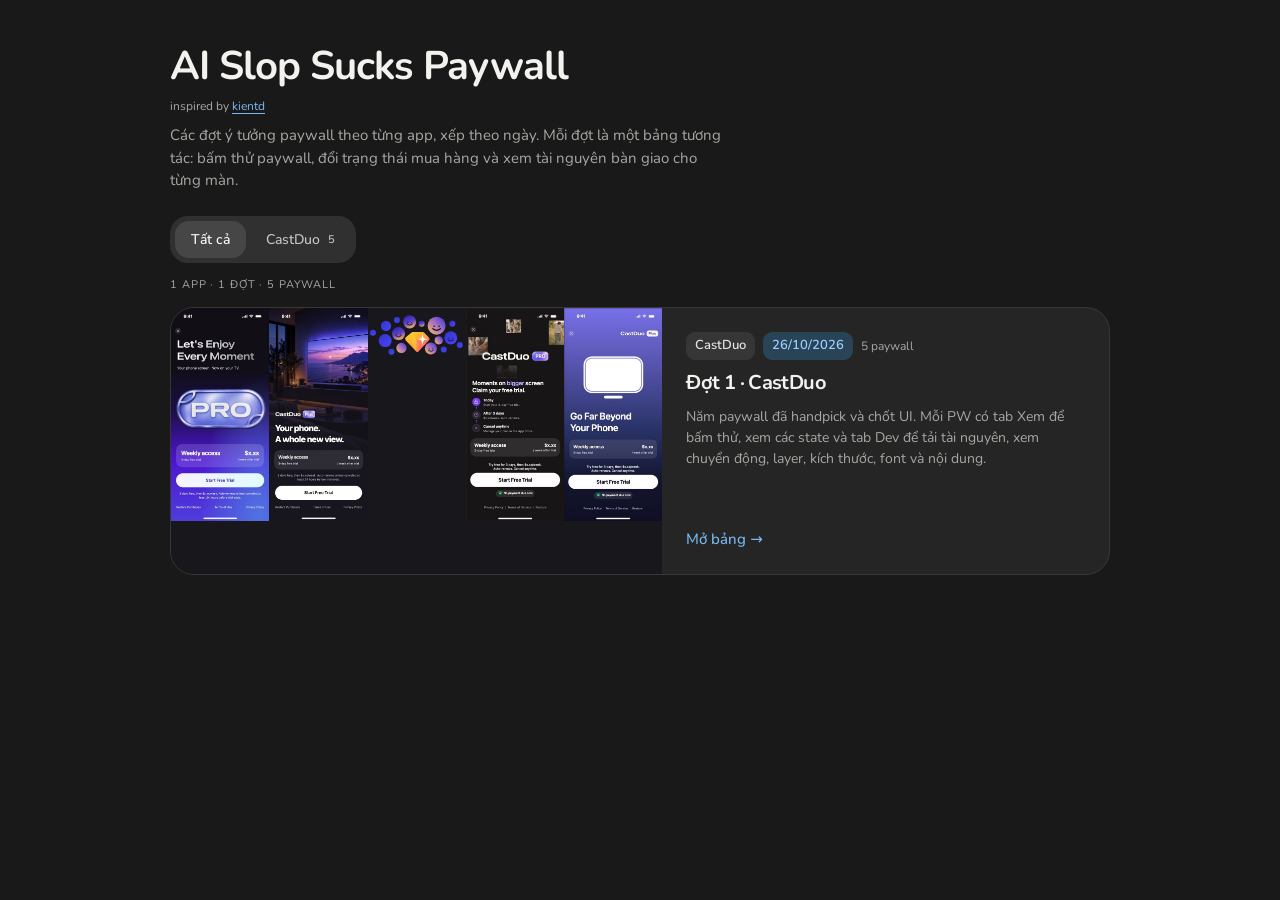
==== index.html @ 4ddedfcc "Reduce preview workload and stabilize billing layout" ====
<!doctype html>
<html lang="vi"><head><meta charset="utf-8"><meta name="viewport" content="width=device-width,initial-scale=1"><meta name="description" content="Kho paywall iOS được handpick: preview tương tác, state mua hàng, tài nguyên và thông số bàn giao."><title>AI Slop Sucks Paywall</title><link rel="stylesheet" href="./assets/library.css?v=9"></head><body data-root="./" data-page="home"><div id="app"></div><script src="./assets/i18n/catalog.js?v=1"></script><script src="./assets/library-data.js?v=7"></script><script src="./assets/dev-content.js?v=9"></script><script src="./assets/library.js?v=perf6"></script></body></html>
---- assets/library.css ----
@import url('fonts.css');
:root{--bg:#efefed;--panel:#fafaf8;--fg:#111216;--mut:#6c6e73;--line:#d0d1cf;--accent:#3165f4;--on:#fff;--chip:#e2e3df;--ui:Archivo,Arial,sans-serif;--label:'Archivo Narrow',Arial,sans-serif;--mono:ui-monospace,SFMono-Regular,monospace;font-synthesis:none}*{box-sizing:border-box}body{margin:0;background:var(--bg) url('grain-dark.svg') repeat;color:var(--fg);font:15px/1.5 var(--ui)}h1,h2,h3,p{margin:0}a{color:var(--accent)}button,input,select{font:inherit}button{cursor:pointer}a,button{touch-action:manipulation}button:focus-visible,a:focus-visible,input:focus-visible{outline:2px solid var(--accent);outline-offset:3px}[hidden]{display:none!important}.wrap{max-width:980px;margin:0 auto;padding:44px 20px 70px}h1{font-size:clamp(28px,5vw,40px);font-weight:500;letter-spacing:-.045em;line-height:1.1}.lead{margin:10px 0 0;color:var(--mut);max-width:62ch}.inspiration{font:12px var(--label);color:var(--mut);margin-top:10px}.inspiration a{color:inherit;text-underline-offset:3px}.apps{display:flex;flex-wrap:wrap;gap:6px;margin:24px 0 6px;padding:4px;background:var(--chip);width:fit-content;max-width:100%}.apps button{border:0;background:none;color:var(--mut);font:500 14px var(--label);padding:7px 14px;display:inline-flex;gap:8px;align-items:center}.apps button[aria-pressed=true]{background:var(--accent);color:var(--on)}.apps small{font-family:var(--mono);font-size:11px}.sum{margin:14px 0;font-family:var(--label);font-size:11px;letter-spacing:.08em;text-transform:uppercase;color:var(--mut)}.list{display:flex;flex-direction:column;gap:16px}.batch-card{display:grid;grid-template-columns:minmax(0,1.1fr) minmax(0,1fr);background:var(--panel);border:1px solid var(--line);overflow:hidden;color:inherit;text-decoration:none;transition:border-color .15s,transform .15s}.batch-card:hover,.pvc:hover{border-color:var(--accent);transform:translateY(-2px)}.thumbs{display:flex;min-height:210px;background:#101117;overflow:hidden}.thumbs img{flex:1 1 0;min-width:0;width:50%;height:100%;max-height:300px;object-fit:cover;object-position:top}.batch-body{padding:22px;display:flex;flex-direction:column;gap:8px;min-width:0}.meta-row{display:flex;gap:8px;align-items:center;flex-wrap:wrap}.appn{font-weight:600;font-size:13px;background:var(--chip);padding:2px 8px}.date{font-family:var(--label);font-weight:600;font-size:13px;color:var(--on);background:var(--accent);padding:2px 8px}.n{font-family:var(--label);font-size:12px;color:var(--mut)}h2{font-size:20px;font-weight:500;letter-spacing:-.025em}.batch-body p{color:var(--mut);font-size:14px}.go{margin-top:auto;padding-top:6px;font-weight:500;color:var(--accent)}.pvx{max-width:1240px;margin:0 auto;padding:36px 20px 70px}.pvx h1{margin:12px 0 6px;font-size:clamp(26px,4vw,38px)}.pvx .lead{margin:0;max-width:70ch}.pvg{display:grid;grid-template-columns:repeat(auto-fill,minmax(228px,1fr));gap:18px;margin-top:28px}.pvc{display:flex;flex-direction:column;background:var(--panel);border:1px solid var(--line);overflow:hidden;color:inherit;text-decoration:none;transition:border-color .15s,transform .15s}.pvs{position:relative;width:100%;aspect-ratio:360/560;overflow:hidden;background:#14151c}.pvs iframe{position:absolute;left:0;top:0;width:390px;height:844px;border:0;transform-origin:0 0;pointer-events:none}.pvt{padding:12px 14px 14px;display:grid;gap:2px}.pvt b{font-size:17px;font-weight:500;letter-spacing:-.02em}.pvt span{color:var(--mut);font-size:13.5px}.pvn{font:500 12px/1 var(--label);letter-spacing:.06em;color:var(--on);background:var(--accent);padding:4px 7px;width:fit-content;margin-bottom:4px;font-style:normal}.pvt em{font-style:normal;font:12px var(--label);color:var(--mut)}
.pvbar{position:sticky;top:0;z-index:200;display:flex;gap:8px;align-items:center;flex-wrap:wrap;padding:10px 32px;background:#111418;color:#f3f3ee;font:500 13px/1.2 var(--label)}.pvbar>span{opacity:.7;margin-right:6px}.pvbar a{color:inherit;text-decoration:none;padding:5px 10px;border:1px solid #686b71}.pvbar a[aria-current]{background:var(--accent);border-color:var(--accent)}.pvtabs{display:flex;gap:4px;margin-left:auto;background:#292d34;padding:3px}.pvtabs button{font:500 13px/1 var(--label);border:0;padding:8px 16px;background:none;color:#eee}.pvtabs button[aria-selected=true]{background:var(--accent);color:white}.ob-wrap{padding:28px 32px 60px}.ob-row{margin-top:40px}.ob-row:first-child{margin-top:0}.ob-row>h2{font-size:26px;line-height:1.1;margin-bottom:16px;font-weight:500;letter-spacing:-.03em}.ob-note{color:var(--mut);margin:-8px 0 18px;font-size:14px;max-width:1150px}.pt-row{display:flex;flex-wrap:wrap;gap:24px;align-items:start}.pt-side{display:grid;gap:12px;flex:0 1 420px;min-width:0}.box{background:var(--panel);border:1px solid var(--line);padding:14px 16px;min-width:0}.box h3,.pvdc h3{margin:0 0 8px;font:500 13px/1.3 var(--label);letter-spacing:.05em;text-transform:uppercase;color:var(--mut)}.seg{display:flex;flex-wrap:wrap;gap:6px}.seg button,.ob-btn{font:500 13px/1 var(--label);padding:8px 12px;border:1px solid var(--line);background:transparent;color:var(--fg)}.seg button[aria-pressed=true],.ob-btn{background:var(--fg);color:var(--bg);border-color:var(--fg)}.ob-btn{padding:12px 16px;justify-self:start}.phone-frame{width:390px;height:844px;position:relative;max-width:100%;background:#101117;flex-shrink:0}.phone-frame iframe{width:390px;height:844px;border:0;display:block;transform-origin:0 0}.phone-caption{text-align:center;font-size:14px;margin-top:10px}.phone-caption small{display:block;color:var(--mut);font-size:12px}.ob-top{display:grid;grid-template-columns:1.1fr 1fr 1fr;gap:16px;max-width:1500px;margin-top:40px}.ob-h1{font-size:34px;line-height:1.1;font-weight:500;letter-spacing:-.04em;margin-bottom:4px}.ob-h1 em,.pvdh em{font-style:normal;color:var(--accent)}.ob-sub{color:var(--mut);font-size:13px}.ob-top ul{margin:0;padding-left:18px;font-size:14px}.ob-frames{display:flex;flex-wrap:wrap;gap:28px 24px;align-items:start}.ob-f{margin:0;max-width:100%}.resource-grid{display:grid;grid-template-columns:repeat(auto-fill,minmax(300px,1fr));gap:14px;max-width:1500px}.resource-grid img{width:100%;display:block;max-height:240px;object-fit:contain;background:#12151e;margin-bottom:12px}.resource-grid a{font-size:13px}.dev-wrap{padding:22px 32px 70px;font-size:14px}.pvdh{display:flex;gap:16px;flex-wrap:wrap;align-items:center;margin-bottom:16px}.pvdh h1{font-size:28px;line-height:1.1}.pvdh p{color:var(--mut)}.download{display:inline-flex;gap:8px;align-items:center;font:500 14px/1 var(--label);background:var(--fg);color:var(--bg);padding:12px 18px;text-decoration:none}.pvdg{display:grid;grid-template-columns:minmax(380px,420px) minmax(0,1fr);gap:24px;align-items:start}.pvdl{position:sticky;top:60px;display:grid;gap:12px;min-width:0}.pvdc{background:var(--panel);border:1px solid var(--line);padding:12px 14px}.dev-stage{position:relative;margin:auto;max-width:100%}.pvdr{min-width:0}.pvdn{display:flex;gap:4px;flex-wrap:wrap;margin-bottom:12px;border-bottom:1px solid var(--line);padding-bottom:10px}.pvdn button{font:500 13px/1 var(--label);border:0;background:none;color:var(--mut);padding:8px 12px}.pvdn button[aria-selected=true]{background:var(--fg);color:var(--bg)}.dev-panel h2,.dev-panel h3{font-size:16px;font-weight:500;margin-bottom:12px}.dev-panel p{color:var(--mut);margin-bottom:14px}.table-wrap{overflow-x:auto}.data-table{width:100%;border-collapse:collapse;font-size:13px;background:var(--panel);border:1px solid var(--line)}.data-table th{text-align:left;font:500 11px var(--label);text-transform:uppercase;padding:8px 10px;color:var(--mut);background:#e7e8e3}.data-table td{padding:7px 10px;border-top:1px solid var(--line);vertical-align:top;overflow-wrap:anywhere}.asset-card{background:#12151e;padding:20px;margin:16px 0}.asset-card img{max-width:100%;max-height:240px;display:block;margin:auto}.button{display:inline-block;color:white;background:var(--accent);padding:12px 16px;text-decoration:none}.measure-list{display:flex;gap:24px;margin-bottom:20px}.measure-list strong{display:block}.measure-list span{font-size:11px;color:var(--mut)}.dev-warning{padding:16px;background:#e5e2dc;font-size:13px}.changelog{padding-left:20px}.changelog li{margin-bottom:16px}.changelog time{display:block;color:var(--mut);font-size:11px}.layer-row{display:grid;grid-template-columns:20px 1fr auto;gap:8px;align-items:center;padding:8px 4px;border-bottom:1px solid var(--line)}.layer-row button{text-align:left;border:0;background:none;color:inherit;font:12px var(--mono);overflow:hidden;text-overflow:ellipsis;white-space:nowrap}.layer-row small{font:10px var(--mono);color:var(--mut)}.measure-output{display:grid;grid-template-columns:auto 1fr;gap:4px 12px;font:12px var(--mono)}.measure-output dt{color:var(--mut)}.measure-output dd{margin:0;overflow-wrap:anywhere}.dev-highlight{position:absolute;z-index:10;pointer-events:none;border:2px solid var(--accent);background:#3165f422}.package-files{font-family:var(--mono);font-size:12px}.credit-only{margin-top:10px}
@media(max-width:900px){.pvdg{grid-template-columns:1fr}.pvdl{position:static}.dev-wrap{padding:16px}.ob-top{grid-template-columns:1fr}.pvbar{padding:10px 16px}.ob-wrap{padding:24px 16px 60px}}
@media(max-width:700px){.batch-card{grid-template-columns:1fr}.thumbs{min-height:150px;height:150px}.thumbs img{height:100%;max-height:none}.pt-row{flex-direction:column}.pt-side{flex:auto;width:100%}.pvtabs{margin-left:0}.pvg{grid-template-columns:repeat(auto-fill,minmax(228px,1fr))}.wrap{padding-top:32px}}
@media(prefers-reduced-motion:reduce){*{scroll-behavior:auto!important;transition:none!important}}
/* Keep Ghost's surface grain quiet; thumbnail strip matches the source batch card. */
body{background-image:none;position:relative}
body:before{content:"";position:fixed;inset:0;pointer-events:none;z-index:-1;background:url('grain-dark.svg');opacity:.035}
.thumbs{height:266px}.thumbs img{height:100%;max-height:none}
@media(max-width:700px){.thumbs{height:150px}}
.pt-row>div{max-width:100%}
.thumbs img{object-fit:contain;background:#11121a}

/* Notion design tokens from DESIGN.md; catalog structure remains unchanged. */
@font-face{font-family:StockInter;src:url('fonts/Inter-Variable.ttf') format('truetype');font-style:normal;font-weight:100 900;font-display:swap}
:root{--bg:#f6f5f4;--panel:#fff;--fg:#000;--mut:#615d59;--line:#e6e6e6;--accent:#0075de;--on:#fff;--chip:#eeedeb;--ui:StockInter,Inter,-apple-system,BlinkMacSystemFont,system-ui,sans-serif;--label:StockInter,Inter,system-ui,sans-serif;--mono:StockInter,Inter,system-ui,sans-serif}
body{font:400 15px/1.5 var(--ui);background:#f6f5f4;color:#000;font-feature-settings:'lnum','locl'}
body:before{display:none}
h1{font-weight:700;letter-spacing:-1px}h2{font-weight:700;letter-spacing:-.625px}.ob-row>h2{font-weight:700;letter-spacing:-.625px}.ob-h1,.pvdh h1{font-weight:700}.lead,.ob-note{color:#615d59}
.apps{border-radius:8px;background:#eceae8}.apps button{border-radius:6px;font-weight:500}.apps button[aria-pressed=true]{background:#fff;color:#000;box-shadow:0 1px 4px #00000010}.apps button:hover{background:#fff9}
.batch-card,.pvc{border:1px solid #e6e6e6;border-radius:12px;background:#fff}.batch-card:hover,.pvc:hover{border-color:#c9c8c6;box-shadow:0 2px 8px #0000000d;transform:none}.batch-body{padding:24px}.pvt{padding:12px 14px 14px}.pvt b{font-weight:600;letter-spacing:-.125px}.batch-body p,.pvt span{color:#615d59}
.appn,.date,.pvn{border-radius:5px;font-weight:600}.appn{background:#f1f0ee;color:#31302e}.date,.pvn{background:#eef6fd;color:#0075de}.n,.sum,.inspiration,.pvt em{color:#89847e}.inspiration a,.go,.pvx a{color:#0075de}
.pvbar{background:#fff;color:#31302e;border-bottom:1px solid #e6e6e6;font:500 13px/1.2 var(--ui)}.pvbar>span{opacity:1;color:#615d59}.pvbar a{border:1px solid transparent;border-radius:6px;color:#31302e}.pvbar a:hover{background:#f1f0ee}.pvbar a[aria-current]{background:#eaf4fd;color:#0075de;border-color:transparent}.pvtabs{background:#f1f0ee;border-radius:8px}.pvtabs button{border-radius:6px;color:#615d59;font:500 13px/1 var(--ui)}.pvtabs button[aria-selected=true]{background:#fff;color:#000;box-shadow:0 1px 4px #00000012}
.box,.pvdc{border:1px solid #e6e6e6;border-radius:12px;background:#fff}.box h3,.pvdc h3{font:600 12px/1.33 var(--ui);letter-spacing:.125px;color:#89847e}.seg button{border-radius:8px;color:#31302e;background:#fff;font:500 13px/1.25 var(--ui)}.seg button:hover{background:#f6f5f4}.seg button[aria-pressed=true]{background:#eaf4fd;color:#0075de;border-color:#d5eaff}.ob-btn,.download,.button{background:#0075de;color:#fff;border-color:#0075de;border-radius:9999px;font:500 14px/1.25 var(--ui)}.ob-btn:hover,.download:hover,.button:hover{background:#005bab}
.pvdn{border-color:#e6e6e6}.pvdn button{border-radius:8px;font:500 13px/1.25 var(--ui);color:#615d59}.pvdn button[aria-selected=true]{background:#eaf4fd;color:#0075de}.data-table{border-color:#e6e6e6;border-radius:8px}.data-table th{background:#f6f5f4;color:#615d59;font:600 12px/1.33 var(--ui);letter-spacing:.125px}.data-table td{border-color:#e6e6e6}.asset-card{border-radius:12px}.dev-warning{background:#f6f5f4;border-radius:8px}.phone-frame,.pvs{border-radius:0}.dev-highlight{border-color:#0075de;background:#0075de1a}.layer-row{border-color:#e6e6e6}.layer-row button,.measure-output,.package-files{font-family:var(--ui)}
@media(max-width:700px){.seg button{min-height:40px}.apps button{min-height:40px}.pvtabs button{min-height:40px}.pvbar a{min-height:36px;display:inline-flex;align-items:center}}
.pvx a.pvc{color:var(--fg)}
@media(max-width:900px){.pvdg,.pvdl{min-width:0}.pvdl{grid-template-columns:minmax(0,1fr);width:100%;max-width:100%}.dev-stage{width:100%;min-width:0}}

/* Notion dark with rounded typography; the embedded paywalls keep their own designs. */
@font-face{font-family:StockRounded;src:local('SF Pro Rounded Regular'),local('SF Pro Rounded'),local('SFProRounded-Regular');font-weight:400;font-style:normal}
@font-face{font-family:StockRounded;src:local('SF Pro Rounded Medium'),local('SFProRounded-Medium');font-weight:500;font-style:normal}
@font-face{font-family:StockRounded;src:local('SF Pro Rounded Semibold'),local('SFProRounded-Semibold');font-weight:600;font-style:normal}
@font-face{font-family:StockRounded;src:local('SF Pro Rounded Bold'),local('SFProRounded-Bold');font-weight:700 900;font-style:normal}
@font-face{font-family:StockRoundedFallback;src:url('fonts/Nunito-Variable.ttf') format('truetype');font-style:normal;font-weight:200 1000;font-display:swap}
:root{color-scheme:dark;--bg:#191919;--panel:#252525;--fg:#f3f2ef;--mut:#aaa7a2;--line:#373737;--accent:#79b9f3;--on:#111820;--chip:#303030;--ui:StockRounded,ui-rounded,'SF Pro Rounded',StockRoundedFallback,system-ui,sans-serif;--label:var(--ui);--mono:var(--ui)}
body{background:var(--bg);color:var(--fg);font-family:var(--ui)}
.lead,.ob-note,.batch-body p,.pvt span,.dev-panel p,.pvdh p{color:var(--mut)}
.n,.sum,.inspiration,.pvt em,.box h3,.pvdc h3{color:#aaa7a2}
.inspiration a,.go,.pvx a{color:var(--accent)}
.apps{background:var(--chip);border-radius:18px;corner-shape:squircle;padding:5px;gap:4px}
.apps button{color:#c9c7c3;border-radius:14px;corner-shape:squircle;padding:9px 16px}
.apps button[aria-pressed=true]{background:#464646;color:#fff;box-shadow:none}
.apps button:hover{background:#3a3a3a}
.batch-card,.pvc{border-color:var(--line);border-radius:24px;corner-shape:squircle;background:var(--panel)}
.batch-card:hover,.pvc:hover{border-color:#666;box-shadow:0 6px 24px #00000025;transform:none}
.appn{background:#363636;color:#e4e2df}.date,.pvn{background:#294357;color:#9bd0ff}
.appn,.date,.pvn{border-radius:9px;corner-shape:squircle;padding:4px 9px}
.pvx a.pvc{color:var(--fg)}.thumbs,.thumbs img{background:#17171c}
.pvbar{background:#202020;color:var(--fg);border-color:var(--line)}
.pvbar>span{color:#aaa7a2}.pvbar a{color:#dddcd8;border-radius:12px;corner-shape:squircle}
.pvbar a:hover{background:#343434}.pvbar a[aria-current]{background:#2a4050;color:#a3d5ff}
.pvtabs{background:#303030;border-radius:16px;corner-shape:squircle;padding:4px}.pvtabs button{color:#bcbab6;border-radius:12px;corner-shape:squircle}.pvtabs button[aria-selected=true]{background:#484848;color:#fff;box-shadow:none}
.box,.pvdc{background:var(--panel);border-color:var(--line);border-radius:20px;corner-shape:squircle}
.seg button{background:#303030;color:#e5e4e1;border-color:#414141;border-radius:14px;corner-shape:squircle}
.seg button:hover{background:#3d3d3d}.seg button[aria-pressed=true]{background:#2a4050;color:#a3d5ff;border-color:#3d5a70}
.ob-btn,.download,.button{background:#4c9de7;color:#0e1822;border-color:#4c9de7;border-radius:9999px}
.ob-btn:hover,.download:hover,.button:hover{background:#79b9f3}
.pvdn{border-color:var(--line)}.pvdn button{color:#aaa7a2;border-radius:12px;corner-shape:squircle}.pvdn button:hover{background:#303030}.pvdn button[aria-selected=true]{background:#2a4050;color:#a3d5ff}
.data-table{background:var(--panel);border-color:var(--line);border-radius:18px;corner-shape:squircle;overflow:hidden}.data-table th{background:#303030;color:#b8b6b2}.data-table td,.layer-row{border-color:var(--line)}
.asset-card{border-radius:20px;corner-shape:squircle}.dev-warning{background:#303030;color:var(--fg);border-radius:16px;corner-shape:squircle}
.dev-highlight{border-color:#79b9f3;background:#79b9f322}.layer-row small,.measure-output dt,.changelog time{color:var(--mut)}
button:focus-visible,a:focus-visible,input:focus-visible{outline-color:#79b9f3}

/* Region comments on the review prototype; paywall files stay self-contained. */
#prototype{position:relative}
.review-tools{margin-top:12px;max-width:100%}
.comment-toggle{display:flex;align-items:center;gap:8px;background:#f4c84b!important;border-color:#f4c84b!important;color:#261e08!important}
.comment-toggle:hover,.comment-toggle[aria-pressed=true]{background:#ffdc73!important;border-color:#ffdc73!important}
.comment-help{font-size:12px;color:var(--mut);margin:8px 0;max-width:340px}
.comment-layer{position:absolute;inset:0;z-index:5;pointer-events:none}
.commenting .comment-layer{pointer-events:auto;touch-action:none;cursor:url("data:image/svg+xml,%3Csvg xmlns='http://www.w3.org/2000/svg' width='32' height='32' viewBox='0 0 32 32'%3E%3Cpath d='M3 3h16a9 9 0 0 1 0 18H10l-7 7Z' fill='%23f4c84b' stroke='%23251d08' stroke-width='2'/%3E%3Cpath d='M9 10h13M9 15h9' stroke='%23251d08' stroke-width='2'/%3E%3C/svg%3E") 3 28,crosshair}
.comment-selection{position:absolute;border:1.5px solid #f4c84b;background:#f4c84b1f;pointer-events:none;min-width:2px;min-height:2px}
.comment-pin{position:absolute;transform:translate(-30%,-30%);width:28px;height:28px;padding:0;border:2px solid #fff0b3;border-radius:50% 50% 50% 4px;background:#f4c84b;color:#261e08;font:700 12px/1 var(--ui);box-shadow:0 2px 8px #0006;pointer-events:auto;cursor:pointer}
.comment-list{display:grid;gap:6px;max-width:360px;max-height:220px;overflow:auto}
.comment-item{font:400 13px/1.4 var(--ui);text-align:left;white-space:pre-wrap;overflow-wrap:anywhere;background:#ffffff08;border:0;border-radius:10px;padding:8px 10px;color:var(--fg);cursor:pointer}
.comment-item:hover{background:#ffffff12}
.comment-export{border:0;background:none;color:#f4c84b;font:500 12px/1.4 var(--ui);padding:8px 0;cursor:pointer}
.comment-dialog{position:fixed;margin:0;width:320px;max-width:calc(100vw - 16px);max-height:calc(100dvh - 16px);overflow:auto;padding:16px;border:1px solid #454545;border-radius:18px;background:#252525;color:#f3f2ef;box-shadow:0 16px 48px #0008;font:400 14px/1.4 var(--ui)}
.comment-dialog::backdrop{background:#0002}
.comment-dialog header{display:flex;justify-content:space-between;align-items:center;margin-bottom:12px}
.comment-dialog label{display:block;font-size:12px;color:#bbb;margin-bottom:6px}
.comment-dialog textarea{box-sizing:border-box;width:100%;resize:vertical;min-height:100px;max-height:40vh;border:1px solid #555;border-radius:10px;padding:10px;background:#191919;color:#fff;font:400 14px/1.5 var(--ui)}
.comment-dialog textarea:focus{outline:2px solid #f4c84b;outline-offset:2px}
.comment-dialog footer{display:flex;justify-content:flex-end;gap:8px;margin-top:12px}
.comment-dialog button{font:600 13px/1.3 var(--ui);border:0;border-radius:10px;padding:9px 12px;background:#3b3b3b;color:#eee;cursor:pointer}
.comment-dialog .comment-close{background:none;font-size:22px;padding:0 4px}
.comment-dialog .comment-save{background:#f4c84b;color:#261e08}
.comment-dialog .comment-delete{margin-right:auto;color:#ffb8ad;background:none}
.comment-context{font-size:11px;color:#aaa;margin:8px 0}
.comment-error{font-size:12px;color:#ffb8ad;margin:4px 0}

/* Compact prototype controls. */
.pt-side>.box{padding:14px 16px}
.control-select{position:relative;min-width:0}
.control-select select{appearance:none;-webkit-appearance:none;box-sizing:border-box;display:block;width:100%;min-width:0;min-height:42px;padding:10px 36px 10px 12px;border:1px solid #454545;border-radius:12px;background:#303030;color:#f3f2ef;font:500 13px/1.4 var(--ui);cursor:pointer;text-overflow:ellipsis}
.control-select select:hover{background:#363636;border-color:#626262}
.control-select select:focus-visible{outline:2px solid #79b9f3;outline-offset:2px}
.control-select svg{position:absolute;right:12px;top:50%;transform:translateY(-50%);pointer-events:none;color:#bcbab6}
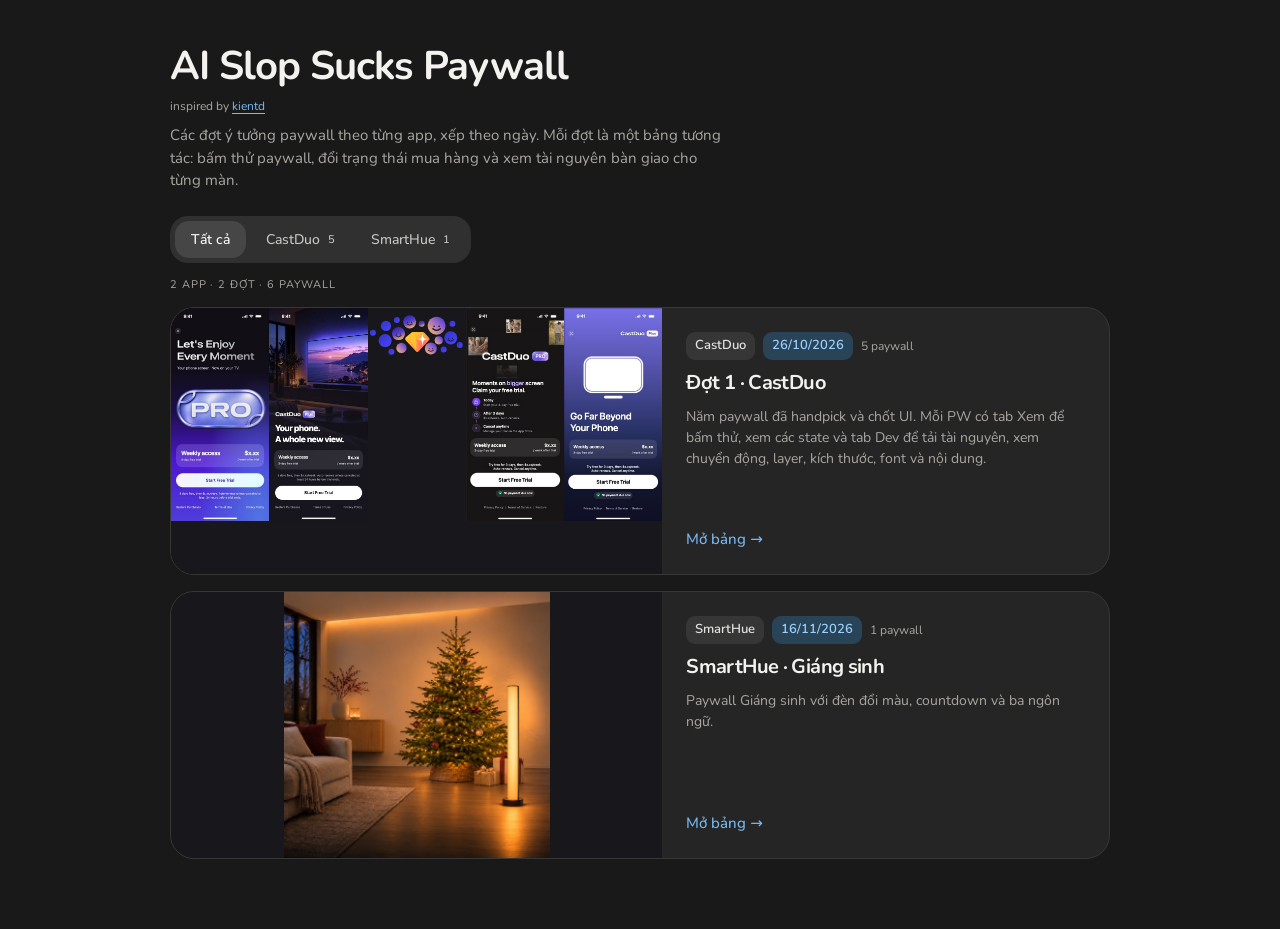
==== commit 3ae4e943: "Add SmartHue Christmas paywall to the library" ====
--- a/index.html
+++ b/index.html
@@ -1,2 +1,2 @@
 <!doctype html>
-<html lang="vi"><head><meta charset="utf-8"><meta name="viewport" content="width=device-width,initial-scale=1"><meta name="description" content="Kho paywall iOS được handpick: preview tương tác, state mua hàng, tài nguyên và thông số bàn giao."><title>AI Slop Sucks Paywall</title><link rel="stylesheet" href="./assets/library.css?v=9"></head><body data-root="./" data-page="home"><div id="app"></div><script src="./assets/i18n/catalog.js?v=1"></script><script src="./assets/library-data.js?v=7"></script><script src="./assets/dev-content.js?v=9"></script><script src="./assets/library.js?v=perf6"></script></body></html>+<html lang="vi"><head><meta charset="utf-8"><meta name="viewport" content="width=device-width,initial-scale=1"><meta name="description" content="Kho paywall iOS được handpick: preview tương tác, state mua hàng, tài nguyên và thông số bàn giao."><title>AI Slop Sucks Paywall</title><link rel="stylesheet" href="./assets/library.css?v=9"></head><body data-root="./" data-page="home"><div id="app"></div><script src="./assets/i18n/catalog.js?v=moments-copy1"></script><script src="./assets/library-data.js?v=smarthue1"></script><script src="./assets/dev-content.js?v=offer-copy1"></script><script src="./assets/library.js?v=smarthue1"></script></body></html>
--- a/assets/library.css
+++ b/assets/library.css
@@ -98,3 +98,16 @@
 .control-select select:hover{background:#363636;border-color:#626262}
 .control-select select:focus-visible{outline:2px solid #79b9f3;outline-offset:2px}
 .control-select svg{position:absolute;right:12px;top:50%;transform:translateY(-50%);pointer-events:none;color:#bcbab6}
+
+.comment-pin.is-resolved{background:#4c865f;border-color:#b8e6c6;color:#fff}
+.comment-thread{margin-top:14px;padding-top:12px;border-top:1px solid #454545}
+.comment-thread[hidden]{display:none}
+.comment-dialog .comment-resolve{background:#3a5141;color:#d7f5df;margin-bottom:10px}
+.comment-dialog .comment-resolve[aria-pressed=true]{background:#454545;color:#eee}
+.comment-replies{display:grid;gap:6px;max-height:140px;overflow:auto}
+.comment-reply{margin:0 0 6px;padding:9px 10px;background:#343434;border-radius:10px;white-space:pre-wrap;overflow-wrap:anywhere}
+.comment-dialog #reply-text{min-height:58px;margin-bottom:6px}
+.comment-dialog .reply-send{display:block;margin-left:auto}
+.comment-dialog .reply-delete{display:block;margin:5px 0 0 auto;padding:2px 0;background:none;color:#c9a4a1;font-size:11px}
+
+.comment-list[hidden]{display:none}
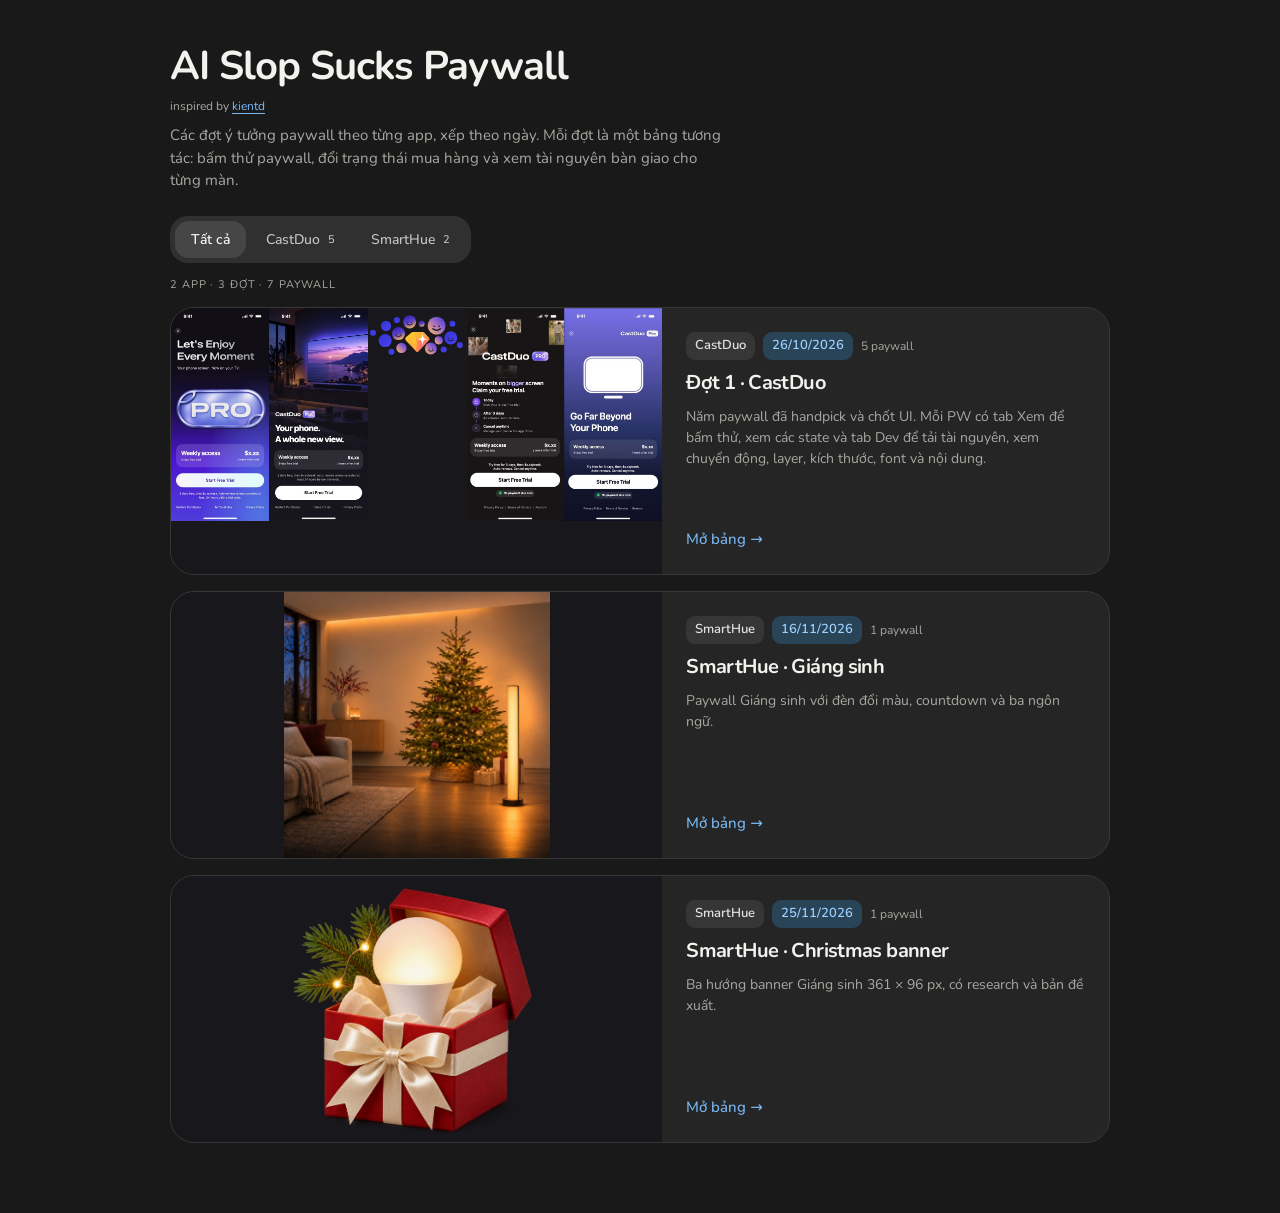
==== commit 31b2f87c: "Finalize editable Christmas banners and native-size exports" ====
--- a/index.html
+++ b/index.html
@@ -1,2 +1,2 @@
 <!doctype html>
-<html lang="vi"><head><meta charset="utf-8"><meta name="viewport" content="width=device-width,initial-scale=1"><meta name="description" content="Kho paywall iOS được handpick: preview tương tác, state mua hàng, tài nguyên và thông số bàn giao."><title>AI Slop Sucks Paywall</title><link rel="stylesheet" href="./assets/library.css?v=9"></head><body data-root="./" data-page="home"><div id="app"></div><script src="./assets/i18n/catalog.js?v=moments-copy1"></script><script src="./assets/library-data.js?v=smarthue1"></script><script src="./assets/dev-content.js?v=offer-copy1"></script><script src="./assets/library.js?v=smarthue1"></script></body></html>+<html lang="vi"><head><meta charset="utf-8"><meta name="viewport" content="width=device-width,initial-scale=1"><meta name="description" content="Kho paywall iOS được handpick: preview tương tác, state mua hàng, tài nguyên và thông số bàn giao."><title>AI Slop Sucks Paywall</title><link rel="stylesheet" href="./assets/library.css?v=9"></head><body data-root="./" data-page="home"><div id="app"></div><script src="./assets/i18n/catalog.js?v=moments-copy1"></script><script src="./assets/library-data.js?v=christmas-banner1"></script><script src="./assets/dev-content.js?v=offer-copy1"></script><script src="./assets/library.js?v=smarthue1"></script></body></html>
